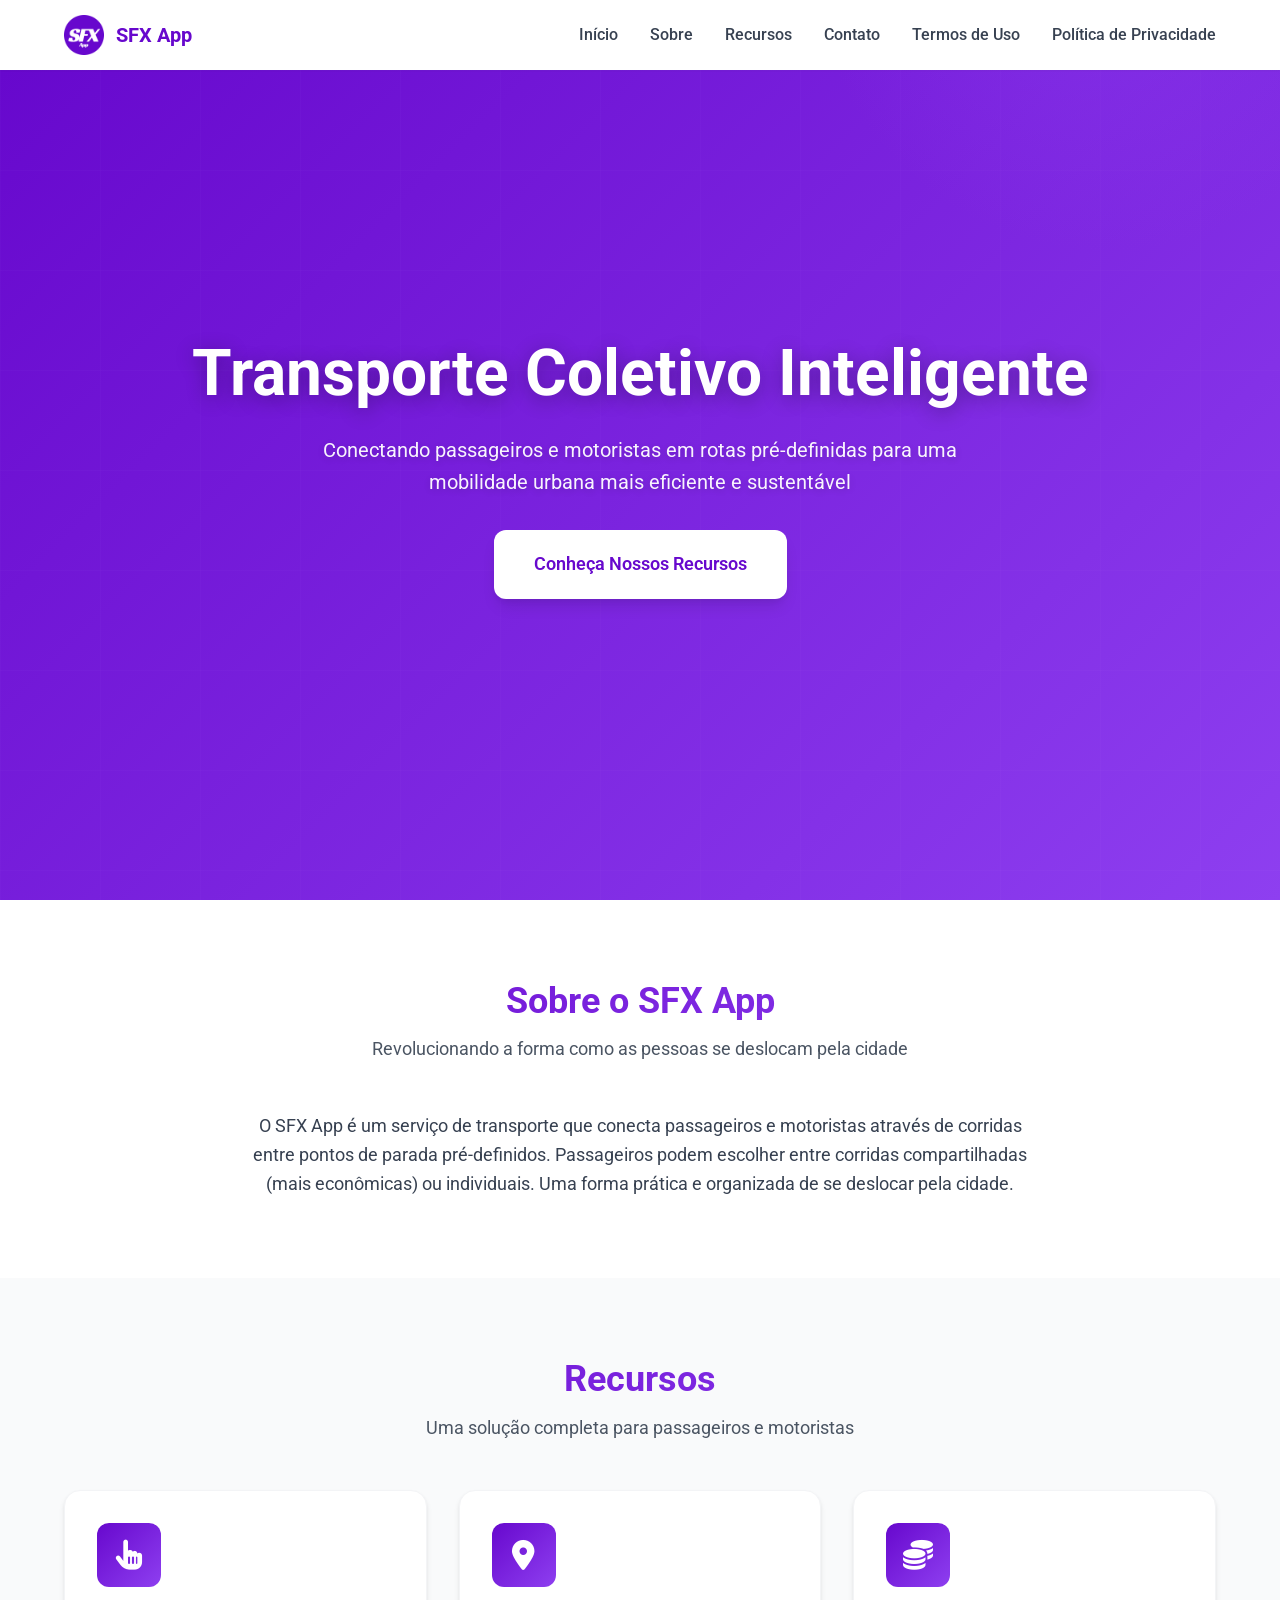
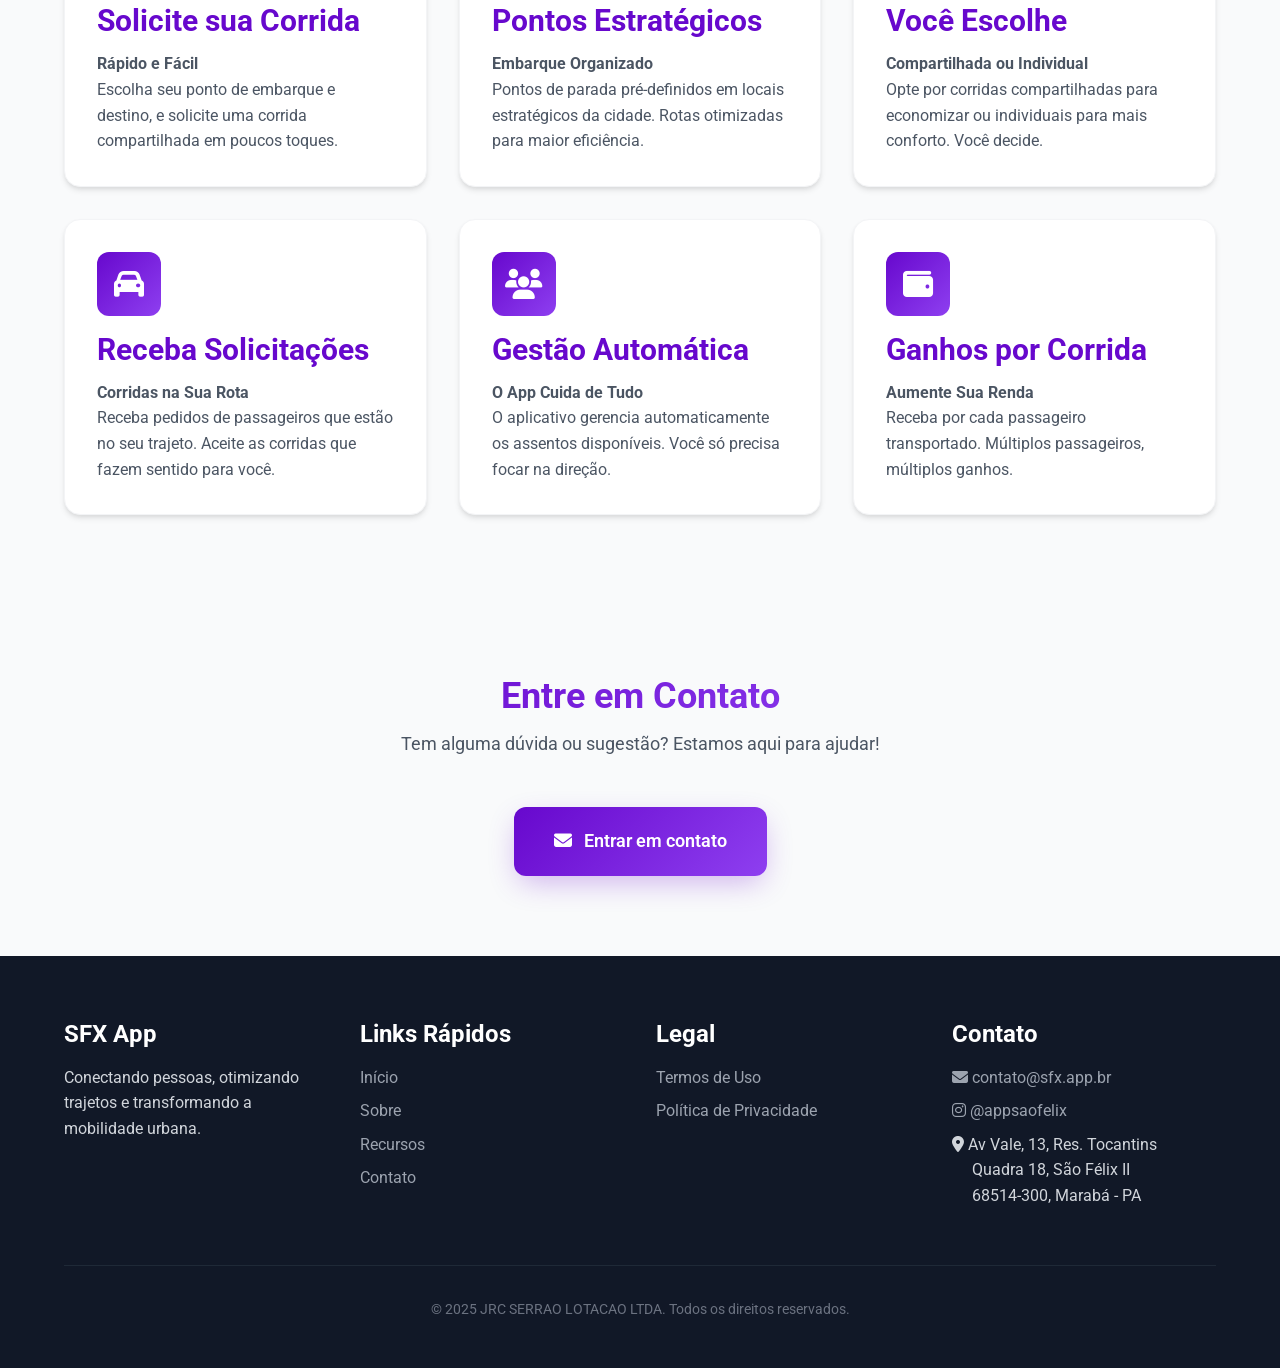
==== index.html @ 4ad6716e "feat: Implement initial SFX App marketing website" ====
<!DOCTYPE html>
<html lang="pt-BR">
  <head>
    <meta charset="UTF-8" />
    <meta name="viewport" content="width=device-width, initial-scale=1.0" />
    <meta
      name="description"
      content="SFX App - Aplicativo de transporte coletivo conectando passageiros e motoristas entre pontos pré-definidos"
    />
    <meta
      name="keywords"
      content="transporte, carona, coletivo, SFX, mobilidade urbana"
    />
    <meta name="author" content="SFX App" />
    <title>SFX App - Transporte Coletivo Inteligente</title>

    <!-- Favicon -->
    <link rel="icon" type="image/x-icon" href="assets/favicon.ico">

    <!-- Google Fonts -->
    <link rel="preconnect" href="https://fonts.googleapis.com" />
    <link rel="preconnect" href="https://fonts.gstatic.com" crossorigin />
    <link
      href="https://fonts.googleapis.com/css2?family=Roboto:wght@300;400;500;700&display=swap"
      rel="stylesheet"
    />

    <!-- Font Awesome Icons -->
    <link rel="stylesheet" href="https://cdnjs.cloudflare.com/ajax/libs/font-awesome/6.5.1/css/all.min.css" integrity="sha512-DTOQO9RWCH3ppGqcWaEA1BIZOC6xxalwEsw9c2QQeAIftl+Vegovlnee1c9QX4TctnWMn13TZye+giMm8e2LwA==" crossorigin="anonymous" referrerpolicy="no-referrer" />

    <!-- Stylesheet -->
    <link rel="stylesheet" href="css/styles.css" />
  </head>
  <body>
    <!-- Header / Navigation -->
    <header class="header">
      <div class="container">
        <nav class="nav">
          <a href="#inicio" class="nav-brand">
            <img src="assets/logo_purple_back_white_font.png" alt="SFX App Logo" />
            <span>SFX App</span>
          </a>

          <ul class="nav-links" id="navLinks">
            <li><a href="#inicio">Início</a></li>
            <li><a href="#sobre">Sobre</a></li>
            <li><a href="#recursos">Recursos</a></li>
            <li><a href="#contato">Contato</a></li>
            <li><a href="termos.html">Termos de Uso</a></li>
            <li><a href="privacidade.html">Política de Privacidade</a></li>
          </ul>

          <button
            class="nav-toggle"
            id="navToggle"
            aria-label="Toggle navigation"
          >
            ☰
          </button>
        </nav>
      </div>
    </header>

    <!-- Hero Section -->
    <section id="inicio" class="hero">
        <div class="container">
            <div class="hero-content">
                <h1>Transporte Coletivo Inteligente</h1>
                <p>Conectando passageiros e motoristas em rotas pré-definidas para uma mobilidade urbana mais eficiente e sustentável</p>
                <div style="margin: var(--space-8) 0;">
                    <a href="#recursos" class="btn btn-primary btn-large">Conheça Nossos Recursos</a>
                </div>
            </div>
        </div>
    </section>

    <!-- About Section -->
    <section id="sobre" class="section">
      <div class="container">
        <div class="section-title scroll-animate">
          <h2>Sobre o SFX App</h2>
          <p>Revolucionando a forma como as pessoas se deslocam pela cidade</p>
        </div>

        <div class="scroll-animate">
          <p
            style="
              text-align: center;
              max-width: 800px;
              margin: 0 auto;
              font-size: var(--font-lg);
              color: var(--color-gray-700);
            "
          >
            O SFX App é um serviço de transporte que conecta passageiros
            e motoristas através de corridas entre pontos de parada
            pré-definidos. Passageiros podem escolher entre corridas compartilhadas
            (mais econômicas) ou individuais. Uma forma prática e organizada de se 
            deslocar pela cidade.
          </p>
        </div>
      </div>
    </section>

    <!-- Features Section -->
    <section
      id="recursos"
      class="section"
      style="background: var(--color-gray-50)"
    >
      <div class="container">
        <div class="section-title scroll-animate">
          <h2>Recursos</h2>
          <p>Uma solução completa para passageiros e motoristas</p>
        </div>

        <div class="features-grid">
          <!-- Passenger Features -->
          <div class="feature-card scroll-animate">
            <div class="feature-icon"><i class="fas fa-hand-pointer"></i></div>
            <h3>Solicite sua Corrida</h3>
            <p><strong>Rápido e Fácil</strong></p>
            <p>
              Escolha seu ponto de embarque e destino, e solicite uma corrida
              compartilhada em poucos toques.
            </p>
          </div>

          <div class="feature-card scroll-animate">
            <div class="feature-icon"><i class="fas fa-map-marker-alt"></i></div>
            <h3>Pontos Estratégicos</h3>
            <p><strong>Embarque Organizado</strong></p>
            <p>
              Pontos de parada pré-definidos em locais estratégicos da cidade.
              Rotas otimizadas para maior eficiência.
            </p>
          </div>

          <div class="feature-card scroll-animate">
            <div class="feature-icon"><i class="fas fa-coins"></i></div>
            <h3>Você Escolhe</h3>
            <p><strong>Compartilhada ou Individual</strong></p>
            <p>
              Opte por corridas compartilhadas para economizar ou
              individuais para mais conforto. Você decide.
            </p>
          </div>

          <!-- Driver Features -->
          <div class="feature-card scroll-animate">
            <div class="feature-icon"><i class="fas fa-car"></i></div>
            <h3>Receba Solicitações</h3>
            <p><strong>Corridas na Sua Rota</strong></p>
            <p>
              Receba pedidos de passageiros que estão no seu trajeto.
              Aceite as corridas que fazem sentido para você.
            </p>
          </div>

          <div class="feature-card scroll-animate">
            <div class="feature-icon"><i class="fas fa-users"></i></div>
            <h3>Gestão Automática</h3>
            <p><strong>O App Cuida de Tudo</strong></p>
            <p>
              O aplicativo gerencia automaticamente os assentos disponíveis.
              Você só precisa focar na direção.
            </p>
          </div>

          <div class="feature-card scroll-animate">
            <div class="feature-icon"><i class="fas fa-wallet"></i></div>
            <h3>Ganhos por Corrida</h3>
            <p><strong>Aumente Sua Renda</strong></p>
            <p>
              Receba por cada passageiro transportado.
              Múltiplos passageiros, múltiplos ganhos.
            </p>
          </div>
        </div>
      </div>
    </section>

    <!-- Contact Section -->
    <section id="contato" class="section contact-section">
      <div class="container">
        <div class="contact-content scroll-animate">
          <div class="section-title">
            <h2>Entre em Contato</h2>
            <p>Tem alguma dúvida ou sugestão? Estamos aqui para ajudar!</p>
          </div>

          <a
            href="mailto:contato@sfx.app.br?subject=Solicitação de Informações - Serviço de Transporte&body=Olá equipe SFX App,%0D%0A%0D%0AGostaria de obter mais informações sobre o serviço de transporte coletivo.%0D%0A%0D%0AMeu nome:%0D%0AMeu interesse:%0D%0A%0D%0AObrigado!"
            class="contact-email"
          >
            <i class="fas fa-envelope"></i> Entrar em contato
          </a>
        </div>
      </div>
    </section>

    <!-- Footer -->
    <footer class="footer">
      <div class="container">
        <div class="footer-content">
          <div class="footer-section">
            <h4>SFX App</h4>
            <p>
              Conectando pessoas, otimizando trajetos e transformando a
              mobilidade urbana.
            </p>
          </div>

          <div class="footer-section">
            <h4>Links Rápidos</h4>
            <ul class="footer-links">
              <li><a href="#inicio">Início</a></li>
              <li><a href="#sobre">Sobre</a></li>
              <li><a href="#recursos">Recursos</a></li>
              <li><a href="#contato">Contato</a></li>
            </ul>
          </div>

          <div class="footer-section">
            <h4>Legal</h4>
            <ul class="footer-links">
              <li><a href="termos.html">Termos de Uso</a></li>
              <li><a href="privacidade.html">Política de Privacidade</a></li>
            </ul>
          </div>

          <div class="footer-section">
            <h4>Contato</h4>
            <ul class="footer-links">
              <li>
                <a href="mailto:contato@sfx.app.br">
                  <i class="fas fa-envelope"></i> contato@sfx.app.br
                </a>
              </li>
              <li>
                <a href="https://www.instagram.com/appsaofelix/" target="_blank" rel="noopener noreferrer">
                  <i class="fab fa-instagram"></i> @appsaofelix
                </a>
              </li>
              <li style="margin-top: 0.5rem;">
                <i class="fas fa-map-marker-alt"></i> Av Vale, 13, Res. Tocantins<br>
                &nbsp;&nbsp;&nbsp;&nbsp;&nbsp;Quadra 18, São Félix II<br>
                &nbsp;&nbsp;&nbsp;&nbsp;&nbsp;68514-300, Marabá - PA
              </li>
            </ul>
          </div>
        </div>

        <div class="footer-bottom">
          <p>&copy; 2025 JRC SERRAO LOTACAO LTDA. Todos os direitos reservados.</p>
        </div>
      </div>
    </footer>

    <!-- JavaScript -->
    <script src="js/main.js"></script>
  </body>
</html>
---- css/styles.css ----
/* =========================================
   SFX Transportation - Design System
   Color: #6708CD (Primary Purple)
   Font: Roboto
   ========================================= */

/* =========================================
   CSS VARIABLES - Design Tokens
   ========================================= */
:root {
  /* Color Palette */
  --color-primary: #6708cd;
  --color-primary-dark: #4d0696;
  --color-primary-light: #8e3ff0;
  --color-primary-gradient: linear-gradient(135deg, #6708cd 0%, #8e3ff0 100%);

  /* Neutral Colors */
  --color-white: #ffffff;
  --color-black: #0a0a0a;
  --color-gray-50: #f9fafb;
  --color-gray-100: #f3f4f6;
  --color-gray-200: #e5e7eb;
  --color-gray-300: #d1d5db;
  --color-gray-400: #9ca3af;
  --color-gray-500: #6b7280;
  --color-gray-600: #4b5563;
  --color-gray-700: #374151;
  --color-gray-800: #1f2937;
  --color-gray-900: #111827;

  /* Accent Colors */
  --color-accent-blue: #3b82f6;
  --color-accent-green: #10b981;

  /* Typography */
  --font-primary: "Roboto", -apple-system, BlinkMacSystemFont, "Segoe UI",
    sans-serif;

  /* Font Sizes */
  --font-xs: 0.75rem; /* 12px */
  --font-sm: 0.875rem; /* 14px */
  --font-base: 1rem; /* 16px */
  --font-lg: 1.125rem; /* 18px */
  --font-xl: 1.25rem; /* 20px */
  --font-2xl: 1.5rem; /* 24px */
  --font-3xl: 1.875rem; /* 30px */
  --font-4xl: 2.25rem; /* 36px */
  --font-5xl: 3rem; /* 48px */

  /* Spacing */
  --space-1: 0.25rem; /* 4px */
  --space-2: 0.5rem; /* 8px */
  --space-3: 0.75rem; /* 12px */
  --space-4: 1rem; /* 16px */
  --space-5: 1.25rem; /* 20px */
  --space-6: 1.5rem; /* 24px */
  --space-8: 2rem; /* 32px */
  --space-10: 2.5rem; /* 40px */
  --space-12: 3rem; /* 48px */
  --space-16: 4rem; /* 64px */
  --space-20: 5rem; /* 80px */

  /* Border Radius */
  --radius-sm: 0.375rem; /* 6px */
  --radius-md: 0.5rem; /* 8px */
  --radius-lg: 0.75rem; /* 12px */
  --radius-xl: 1rem; /* 16px */
  --radius-full: 9999px;

  /* Shadows */
  --shadow-sm: 0 1px 2px 0 rgba(0, 0, 0, 0.05);
  --shadow-md: 0 4px 6px -1px rgba(0, 0, 0, 0.1),
    0 2px 4px -1px rgba(0, 0, 0, 0.06);
  --shadow-lg: 0 10px 15px -3px rgba(0, 0, 0, 0.1),
    0 4px 6px -2px rgba(0, 0, 0, 0.05);
  --shadow-xl: 0 20px 25px -5px rgba(0, 0, 0, 0.1),
    0 10px 10px -5px rgba(0, 0, 0, 0.04);
  --shadow-purple: 0 10px 30px -5px rgba(103, 8, 205, 0.3);

  /* Transitions */
  --transition-fast: 150ms cubic-bezier(0.4, 0, 0.2, 1);
  --transition-base: 300ms cubic-bezier(0.4, 0, 0.2, 1);
  --transition-slow: 500ms cubic-bezier(0.4, 0, 0.2, 1);

  /* Layout */
  --container-max-width: 1200px;
  --header-height: 70px;
}

/* =========================================
   RESET & BASE STYLES
   ========================================= */
* {
  margin: 0;
  padding: 0;
  box-sizing: border-box;
}

html {
  scroll-behavior: smooth;
  font-size: 16px;
}

body {
  font-family: var(--font-primary);
  font-size: var(--font-base);
  line-height: 1.6;
  color: var(--color-gray-800);
  background-color: var(--color-white);
  -webkit-font-smoothing: antialiased;
  -moz-osx-font-smoothing: grayscale;
}

img {
  max-width: 100%;
  height: auto;
  display: block;
}

a {
  color: inherit;
  text-decoration: none;
  transition: color var(--transition-base);
}

button {
  font-family: inherit;
  cursor: pointer;
  border: none;
  outline: none;
}

/* =========================================
   TYPOGRAPHY
   ========================================= */
h1,
h2,
h3,
h4,
h5,
h6 {
  font-weight: 700;
  line-height: 1.2;
  color: var(--color-gray-900);
  margin-bottom: var(--space-4);
}

h1 {
  font-size: var(--font-5xl);
}
h2 {
  font-size: var(--font-4xl);
}
h3 {
  font-size: var(--font-3xl);
}
h4 {
  font-size: var(--font-2xl);
}
h5 {
  font-size: var(--font-xl);
}
h6 {
  font-size: var(--font-lg);
}

p {
  margin-bottom: var(--space-4);
}

/* =========================================
   LAYOUT COMPONENTS
   ========================================= */
.container {
  width: 100%;
  max-width: var(--container-max-width);
  margin: 0 auto;
  padding: 0 var(--space-6);
}

.section {
  padding: var(--space-20) 0;
}

.section-title {
  text-align: center;
  margin-bottom: var(--space-12);
}

.section-title h2 {
  margin-bottom: var(--space-3);
  background: var(--color-primary-gradient);
  -webkit-background-clip: text;
  -webkit-text-fill-color: transparent;
  background-clip: text;
}

.section-title p {
  color: var(--color-gray-600);
  font-size: var(--font-lg);
  max-width: 600px;
  margin: 0 auto;
}

/* =========================================
   HEADER & NAVIGATION
   ========================================= */
.header {
  position: sticky;
  top: 0;
  z-index: 1000;
  background: rgba(255, 255, 255, 0.95);
  backdrop-filter: blur(10px);
  box-shadow: var(--shadow-sm);
  height: var(--header-height);
  display: flex;
  align-items: center;
}

.header .container {
  height: 100%;
}

.nav {
  display: flex;
  align-items: center;
  justify-content: space-between;
  height: 100%;
}

.nav-brand {
  display: flex;
  align-items: center;
  gap: var(--space-3);
  font-size: var(--font-xl);
  font-weight: 700;
  color: var(--color-primary);
}

.nav-brand img {
  height: 40px;
  width: auto;
}

.nav-links {
  display: flex;
  gap: var(--space-8);
  list-style: none;
  align-items: center;
}

.nav-links a {
  font-weight: 500;
  color: var(--color-gray-700);
  transition: color var(--transition-base);
}

.nav-links a:hover {
  color: var(--color-primary);
}

.nav-toggle {
  display: none;
  background: none;
  font-size: var(--font-2xl);
  color: var(--color-primary);
}

/* Mobile Navigation */
@media (max-width: 768px) {
  .nav-links {
    position: fixed;
    top: var(--header-height);
    left: -100%;
    width: 100%;
    height: calc(100vh - var(--header-height));
    background: var(--color-white);
    flex-direction: column;
    justify-content: flex-start;
    padding: var(--space-8);
    gap: var(--space-6);
    transition: left var(--transition-base);
    box-shadow: var(--shadow-lg);
  }

  .nav-links.active {
    left: 0;
  }

  .nav-toggle {
    display: block;
  }
}

/* =========================================
   HERO SECTION
   ========================================= */
.hero {
  position: relative;
  min-height: calc(100vh - var(--header-height));
  display: flex;
  align-items: center;
  background: var(--color-primary-gradient);
  overflow: hidden;
  padding: var(--space-20) 0;
}

.hero::before {
  content: "";
  position: absolute;
  top: 0;
  left: 0;
  right: 0;
  bottom: 0;
  background: url('data:image/svg+xml,<svg width="100" height="100" xmlns="http://www.w3.org/2000/svg"><defs><pattern id="grid" width="100" height="100" patternUnits="userSpaceOnUse"><path d="M 100 0 L 0 0 0 100" fill="none" stroke="rgba(255,255,255,0.1)" stroke-width="1"/></pattern></defs><rect width="100%" height="100%" fill="url(%23grid)"/></svg>');
  opacity: 0.3;
}

.hero::after {
  content: '';
  position: absolute;
  top: -50%;
  right: -10%;
  width: 600px;
  height: 600px;
  background: radial-gradient(circle, rgba(142, 63, 240, 0.4) 0%, transparent 70%);
  border-radius: 50%;
  animation: float 6s ease-in-out infinite;
}

.hero-content {
  position: relative;
  z-index: 1;
  text-align: center;
  color: var(--color-white);
  max-width: 900px;
  margin: 0 auto;
}

.hero h1 {
  color: var(--color-white);
  font-size: clamp(var(--font-4xl), 5vw, 4rem);
  margin-bottom: var(--space-6);
  animation: fadeInUp 0.8s ease-out;
  text-shadow: 0 4px 20px rgba(0, 0, 0, 0.3);
  line-height: 1.1;
  font-weight: 700;
}

.hero p {
  font-size: clamp(var(--font-lg), 2vw, var(--font-xl));
  margin-bottom: var(--space-8);
  opacity: 0.95;
  animation: fadeInUp 0.8s ease-out 0.2s backwards;
  text-shadow: 0 2px 10px rgba(0, 0, 0, 0.2);
  max-width: 700px;
  margin-left: auto;
  margin-right: auto;
  line-height: 1.6;
}

.hero-badge:hover {
  background: rgba(255, 255, 255, 0.25);
  transform: translateY(-2px);
}

.badge-icon {
  font-size: var(--font-2xl);
}

.badge-text {
  font-size: var(--font-base);
  font-weight: 500;
  color: var(--color-white);
}

/* =========================================
   BUTTONS
   ========================================= */
.btn {
  display: inline-block;
  padding: var(--space-4) var(--space-8);
  font-size: var(--font-base);
  font-weight: 600;
  border-radius: var(--radius-lg);
  transition: all var(--transition-base);
  text-align: center;
}

.btn-primary {
  background: var(--color-white);
  color: var(--color-primary);
  box-shadow: var(--shadow-lg);
}

.btn-primary:hover {
  transform: translateY(-2px);
  box-shadow: var(--shadow-xl);
}

.btn-outline {
  background: transparent;
  color: var(--color-white);
  border: 2px solid var(--color-white);
}

.btn-outline:hover {
  background: var(--color-white);
  color: var(--color-primary);
}

.btn-large {
  padding: var(--space-5) var(--space-10);
  font-size: var(--font-lg);
}

/* =========================================
   FEATURE CARDS
   ========================================= */
.features-grid {
  display: grid;
  grid-template-columns: repeat(auto-fit, minmax(300px, 1fr));
  gap: var(--space-8);
  margin-top: var(--space-12);
}

.feature-card {
  background: var(--color-white);
  padding: var(--space-8);
  border-radius: var(--radius-xl);
  box-shadow: var(--shadow-md);
  transition: all var(--transition-base);
  border: 1px solid var(--color-gray-100);
}

.feature-card:hover {
  transform: translateY(-4px);
  box-shadow: var(--shadow-purple);
  border-color: var(--color-primary-light);
}

.feature-icon {
  width: 64px;
  height: 64px;
  margin-bottom: var(--space-4);
  background: var(--color-primary-gradient);
  border-radius: var(--radius-lg);
  display: flex;
  align-items: center;
  justify-content: center;
  color: var(--color-white);
  font-size: var(--font-3xl);
}

.feature-card h3 {
  color: var(--color-primary);
  margin-bottom: var(--space-3);
}

.feature-card p {
  color: var(--color-gray-600);
  margin-bottom: 0;
}

/* =========================================
   CONTACT SECTION
   ========================================= */
.contact-section {
  background: var(--color-gray-50);
}

.contact-content {
  max-width: 600px;
  margin: 0 auto;
  text-align: center;
}

.contact-email {
  display: inline-flex;
  align-items: center;
  gap: var(--space-3);
  background: var(--color-primary-gradient);
  color: var(--color-white);
  padding: var(--space-5) var(--space-10);
  border-radius: var(--radius-lg);
  font-size: var(--font-lg);
  font-weight: 600;
  box-shadow: var(--shadow-purple);
  transition: all var(--transition-base);
}

.contact-email:hover {
  transform: translateY(-2px);
  box-shadow: var(--shadow-xl);
}

/* =========================================
   FOOTER
   ========================================= */
.footer {
  background: var(--color-gray-900);
  color: var(--color-gray-300);
  padding: var(--space-16) 0 var(--space-8);
}

.footer-content {
  display: grid;
  grid-template-columns: repeat(auto-fit, minmax(250px, 1fr));
  gap: var(--space-8);
  margin-bottom: var(--space-12);
}

.footer-section h4 {
  color: var(--color-white);
  margin-bottom: var(--space-4);
}

.footer-links {
  list-style: none;
}

.footer-links li {
  margin-bottom: var(--space-2);
}

.footer-links a {
  color: var(--color-gray-400);
  transition: color var(--transition-base);
}

.footer-links a:hover {
  color: var(--color-primary-light);
}

.footer-bottom {
  text-align: center;
  padding-top: var(--space-8);
  border-top: 1px solid var(--color-gray-800);
  color: var(--color-gray-500);
  font-size: var(--font-sm);
}

/* =========================================
   LEGAL PAGES
   ========================================= */
.legal-page {
  padding: var(--space-12) 0;
  min-height: calc(100vh - var(--header-height) - 300px);
}

.legal-content {
  max-width: 800px;
  margin: 0 auto;
}

.legal-content h1 {
  color: var(--color-primary);
  margin-bottom: var(--space-8);
}

.legal-content h2 {
  margin-top: var(--space-10);
  margin-bottom: var(--space-4);
}

.legal-content p,
.legal-content ul {
  margin-bottom: var(--space-4);
  color: var(--color-gray-700);
}

.legal-content ul {
  padding-left: var(--space-6);
}

/* =========================================
   ANIMATIONS
   ========================================= */
@keyframes fadeInUp {
  from {
    opacity: 0;
    transform: translateY(30px);
  }
  to {
    opacity: 1;
    transform: translateY(0);
  }
}

@keyframes float {
  0%, 100% {
    transform: translate(0, 0) scale(1);
  }
  50% {
    transform: translate(-30px, 30px) scale(1.1);
  }
}

.fade-in-up {
  animation: fadeInUp 0.6s ease-out;
}

/* Scroll animations */
.scroll-animate {
  opacity: 0;
  transform: translateY(30px);
  transition: all var(--transition-slow);
}

.scroll-animate.active {
  opacity: 1;
  transform: translateY(0);
}

/* =========================================
   RESPONSIVE DESIGN
   ========================================= */
@media (max-width: 768px) {
  :root {
    --font-5xl: 2.5rem;
    --font-4xl: 2rem;
    --font-3xl: 1.5rem;
  }

  .section {
    padding: var(--space-12) 0;
  }

  .hero {
    min-height: auto;
    padding: var(--space-16) 0;
  }

  .features-grid {
    grid-template-columns: 1fr;
    gap: var(--space-6);
  }

  .footer-content {
    grid-template-columns: 1fr;
  }
}

@media (max-width: 480px) {
  .container {
    padding: 0 var(--space-4);
  }

  .btn-large {
    padding: var(--space-4) var(--space-6);
    font-size: var(--font-base);
  }
}
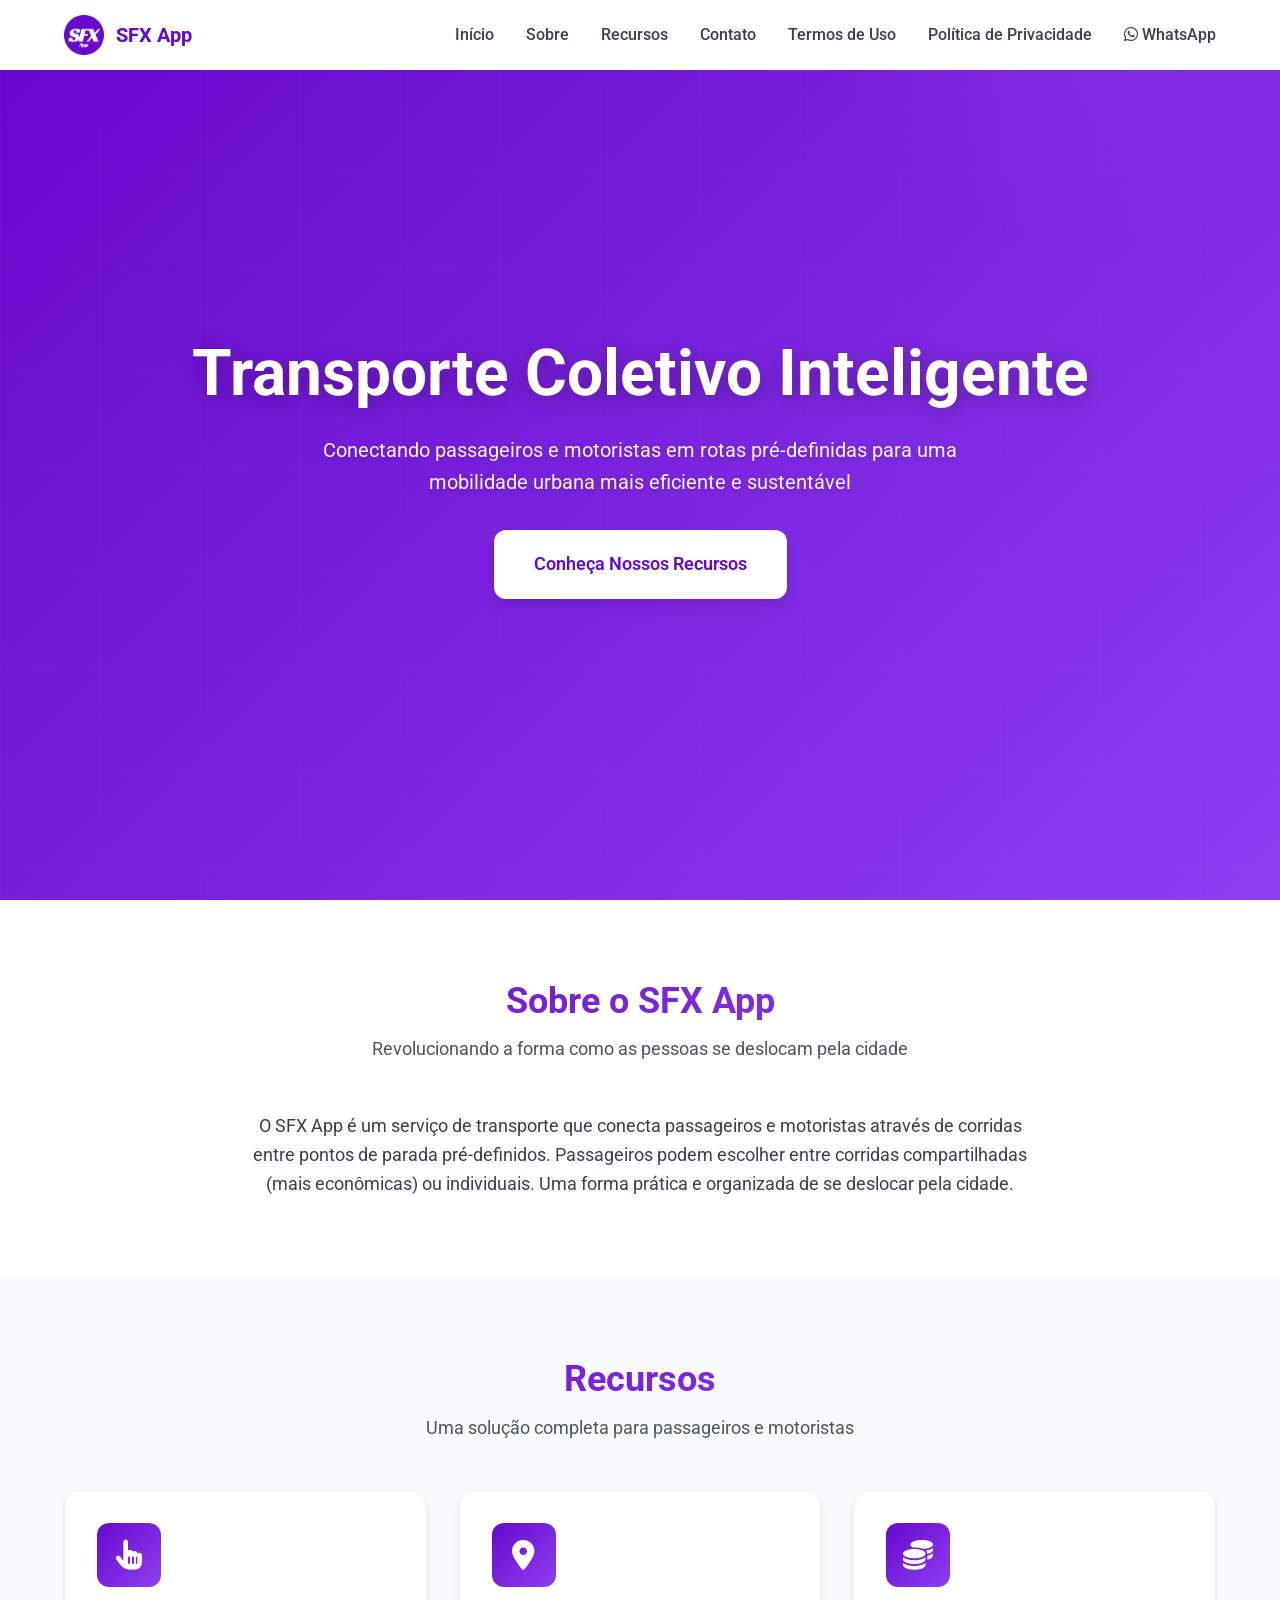
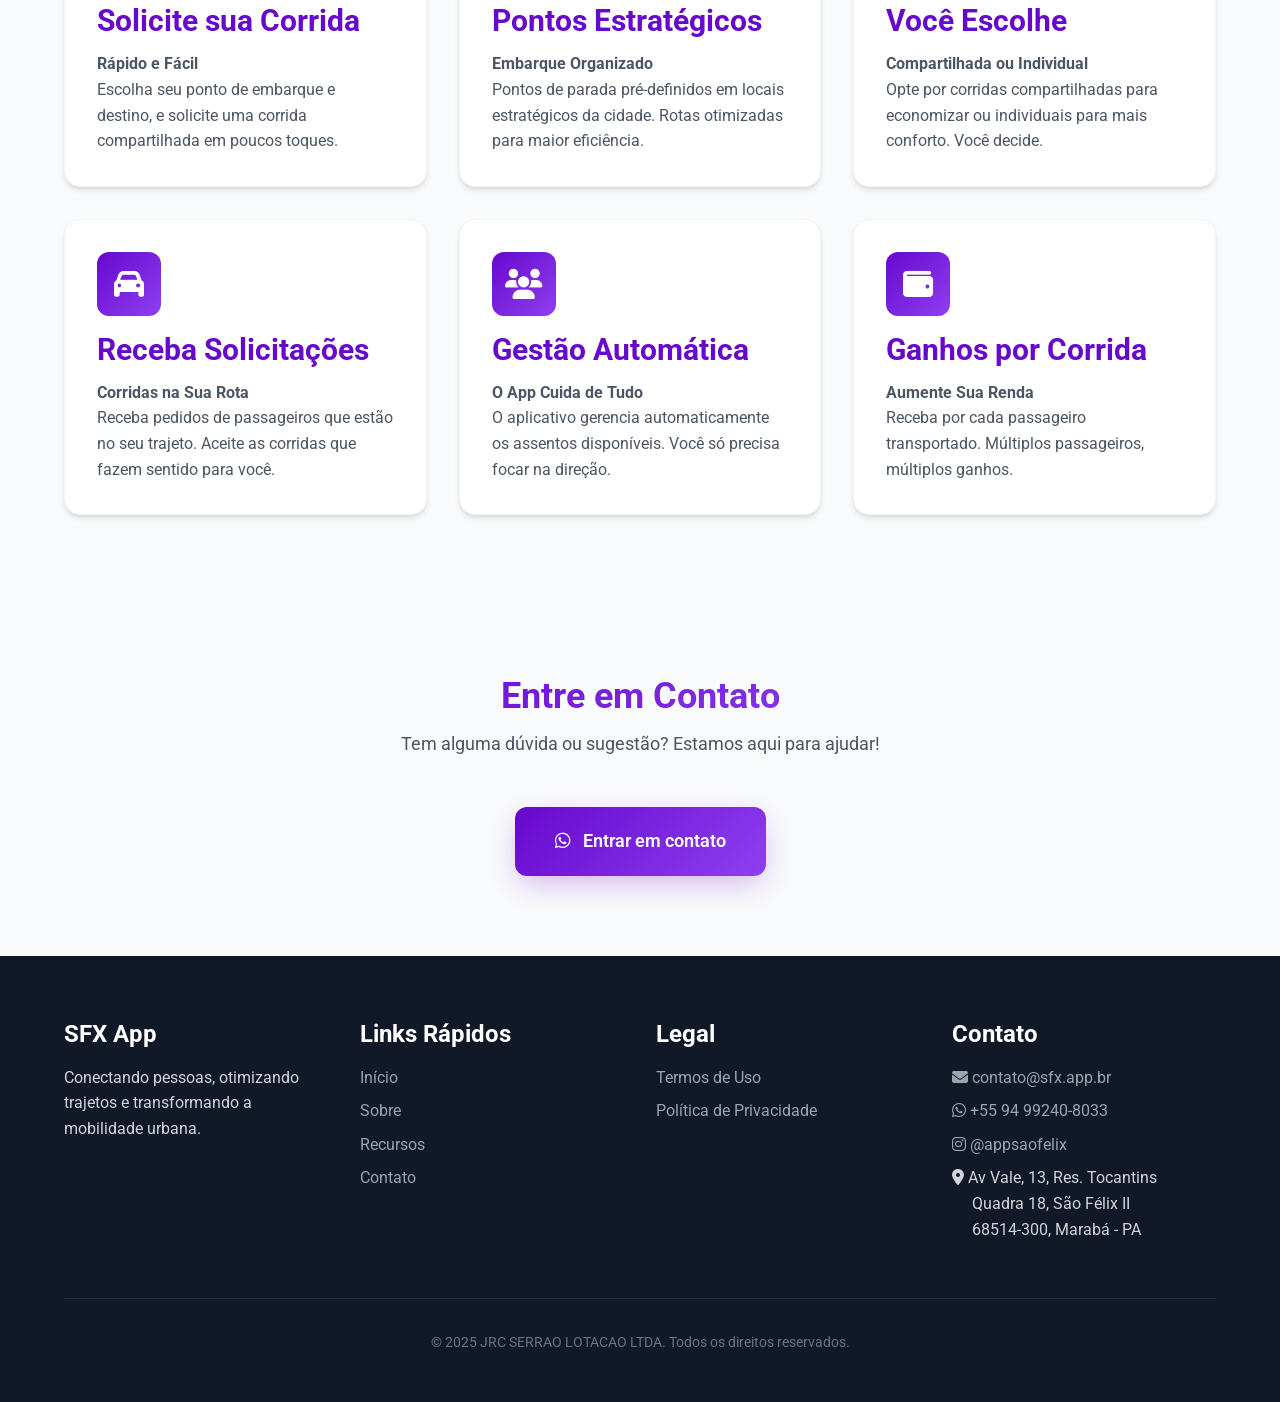
==== commit 5858de81: "feat: add whatsapp contact option" ====
--- a/index.html
+++ b/index.html
@@ -48,6 +48,11 @@
             <li><a href="#contato">Contato</a></li>
             <li><a href="termos.html">Termos de Uso</a></li>
             <li><a href="privacidade.html">Política de Privacidade</a></li>
+            <li>
+              <a href="https://wa.me/5594992408033" target="_blank" rel="noopener noreferrer" class="nav-whatsapp">
+                <i class="fab fa-whatsapp"></i> WhatsApp
+              </a>
+            </li>
           </ul>
 
           <button
@@ -190,10 +195,12 @@
           </div>
 
           <a
-            href="mailto:contato@sfx.app.br?subject=Solicitação de Informações - Serviço de Transporte&body=Olá equipe SFX App,%0D%0A%0D%0AGostaria de obter mais informações sobre o serviço de transporte coletivo.%0D%0A%0D%0AMeu nome:%0D%0AMeu interesse:%0D%0A%0D%0AObrigado!"
+            href="https://wa.me/5594992408033"
             class="contact-email"
+            target="_blank"
+            rel="noopener noreferrer"
           >
-            <i class="fas fa-envelope"></i> Entrar em contato
+            <i class="fab fa-whatsapp"></i> Entrar em contato
           </a>
         </div>
       </div>
@@ -238,6 +245,11 @@
                 </a>
               </li>
               <li>
+                <a href="https://wa.me/5594992408033" target="_blank" rel="noopener noreferrer">
+                  <i class="fab fa-whatsapp"></i> +55 94 99240-8033
+                </a>
+              </li>
+              <li>
                 <a href="https://www.instagram.com/appsaofelix/" target="_blank" rel="noopener noreferrer">
                   <i class="fab fa-instagram"></i> @appsaofelix
                 </a>
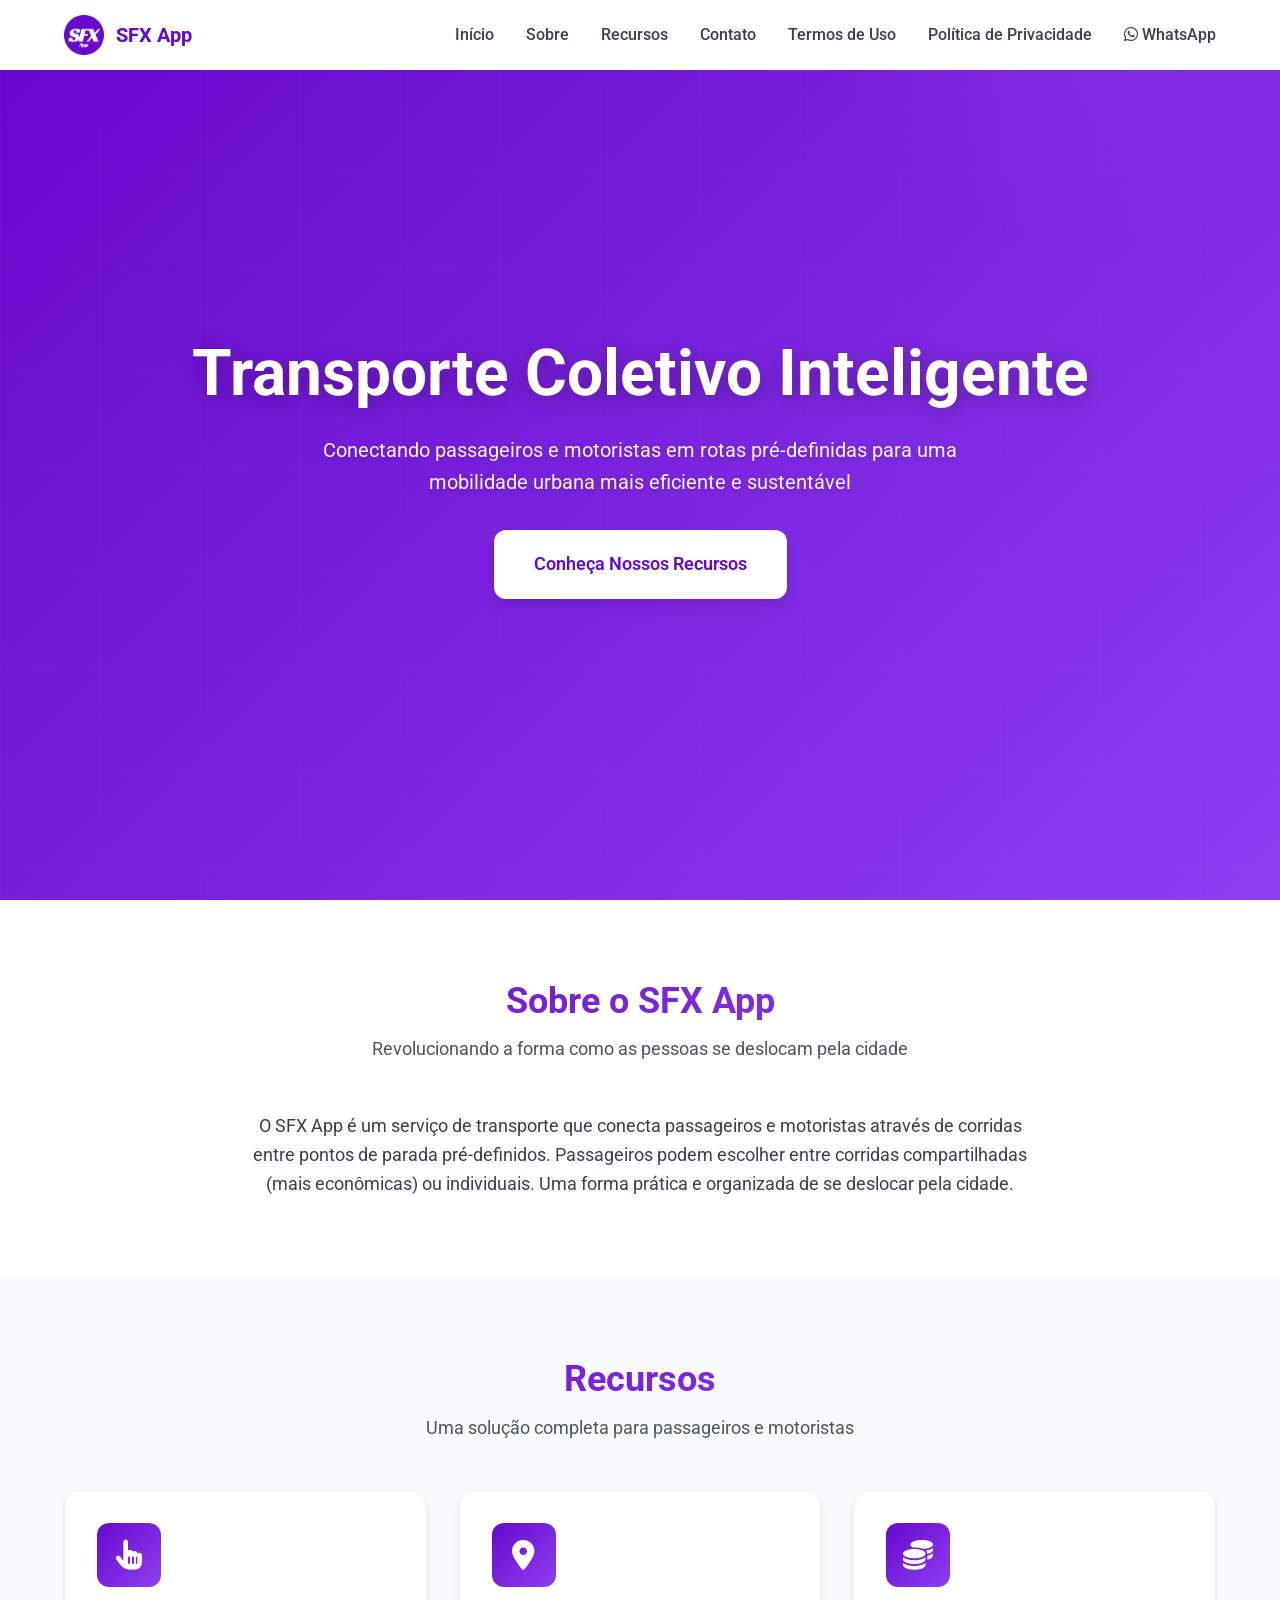
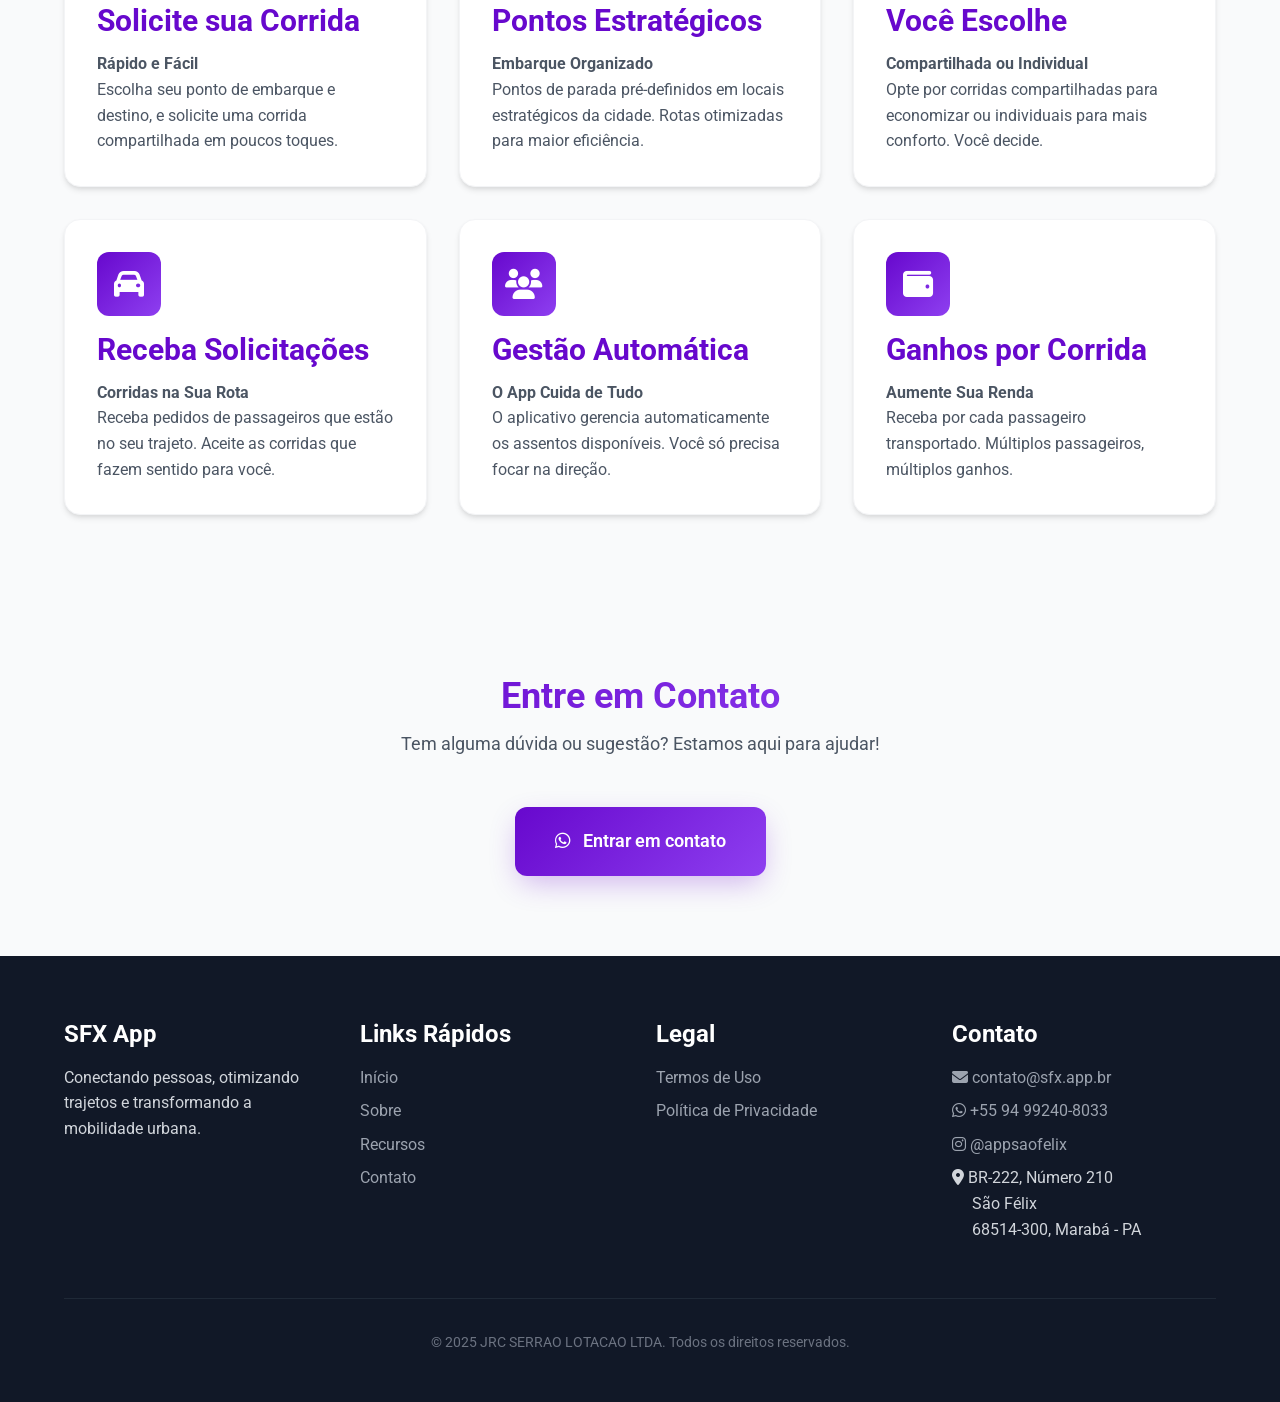
==== commit 5817b7c4: "Update address" ====
--- a/index.html
+++ b/index.html
@@ -255,8 +255,8 @@
                 </a>
               </li>
               <li style="margin-top: 0.5rem;">
-                <i class="fas fa-map-marker-alt"></i> Av Vale, 13, Res. Tocantins<br>
-                &nbsp;&nbsp;&nbsp;&nbsp;&nbsp;Quadra 18, São Félix II<br>
+                <i class="fas fa-map-marker-alt"></i> BR-222, Número 210<br>
+                &nbsp;&nbsp;&nbsp;&nbsp;&nbsp;São Félix<br>
                 &nbsp;&nbsp;&nbsp;&nbsp;&nbsp;68514-300, Marabá - PA
               </li>
             </ul>
